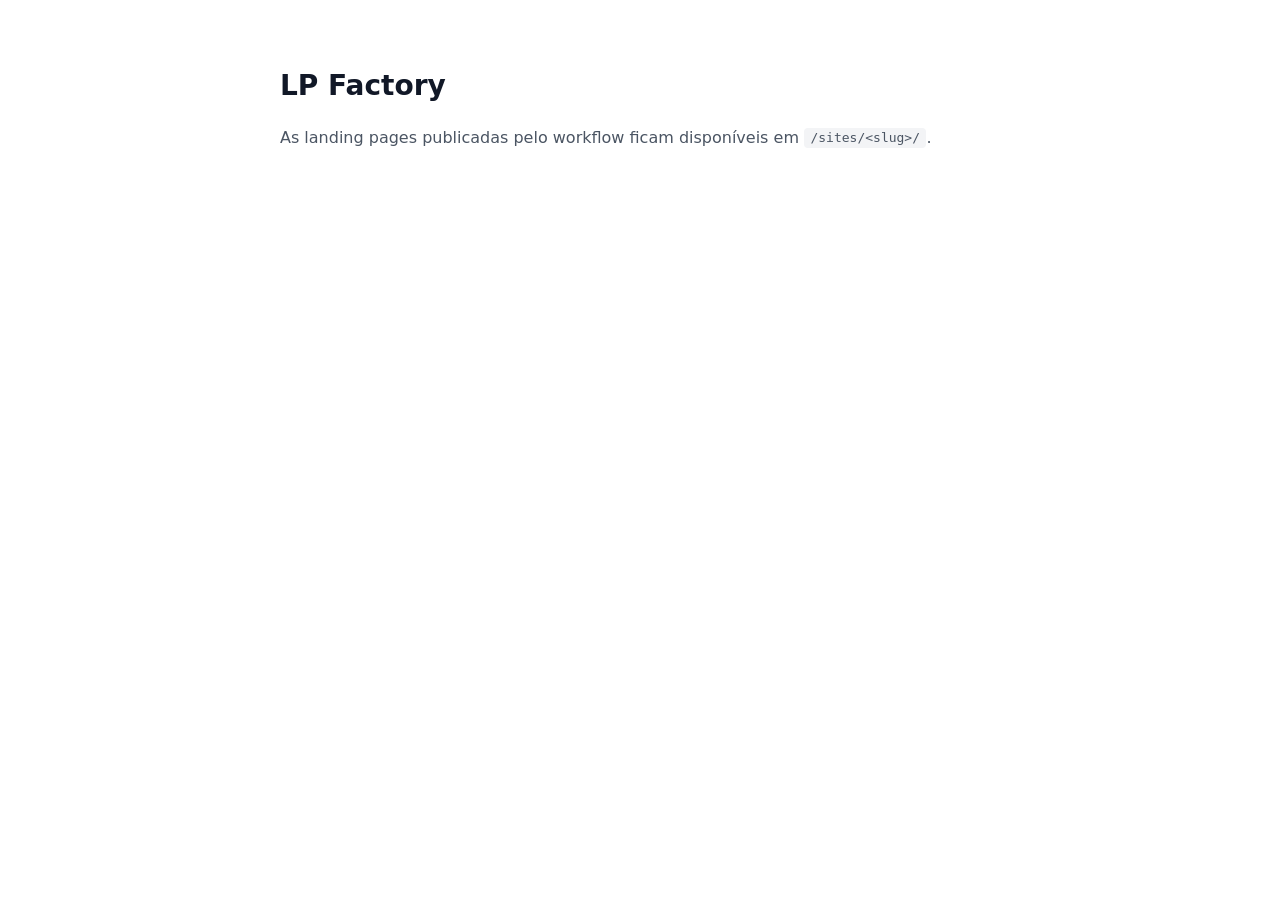
==== index.html @ aa2ac274 "Initial setup for lp-factory GitHub Pages workflow" ====
<!doctype html>
<html lang="pt-BR">
<head>
  <meta charset="utf-8" />
  <meta name="viewport" content="width=device-width, initial-scale=1" />
  <title>LP Factory — Prévias</title>
  <style>
    body { font-family: system-ui, -apple-system, sans-serif; max-width: 720px; margin: 4rem auto; padding: 0 1.5rem; color: #111827; line-height: 1.6; }
    h1 { font-size: 1.75rem; margin-bottom: 0.5rem; }
    p { color: #4b5563; }
    code { background: #f3f4f6; padding: 0.15rem 0.4rem; border-radius: 4px; }
  </style>
</head>
<body>
  <h1>LP Factory</h1>
  <p>As landing pages publicadas pelo workflow ficam disponíveis em <code>/sites/&lt;slug&gt;/</code>.</p>
</body>
</html>
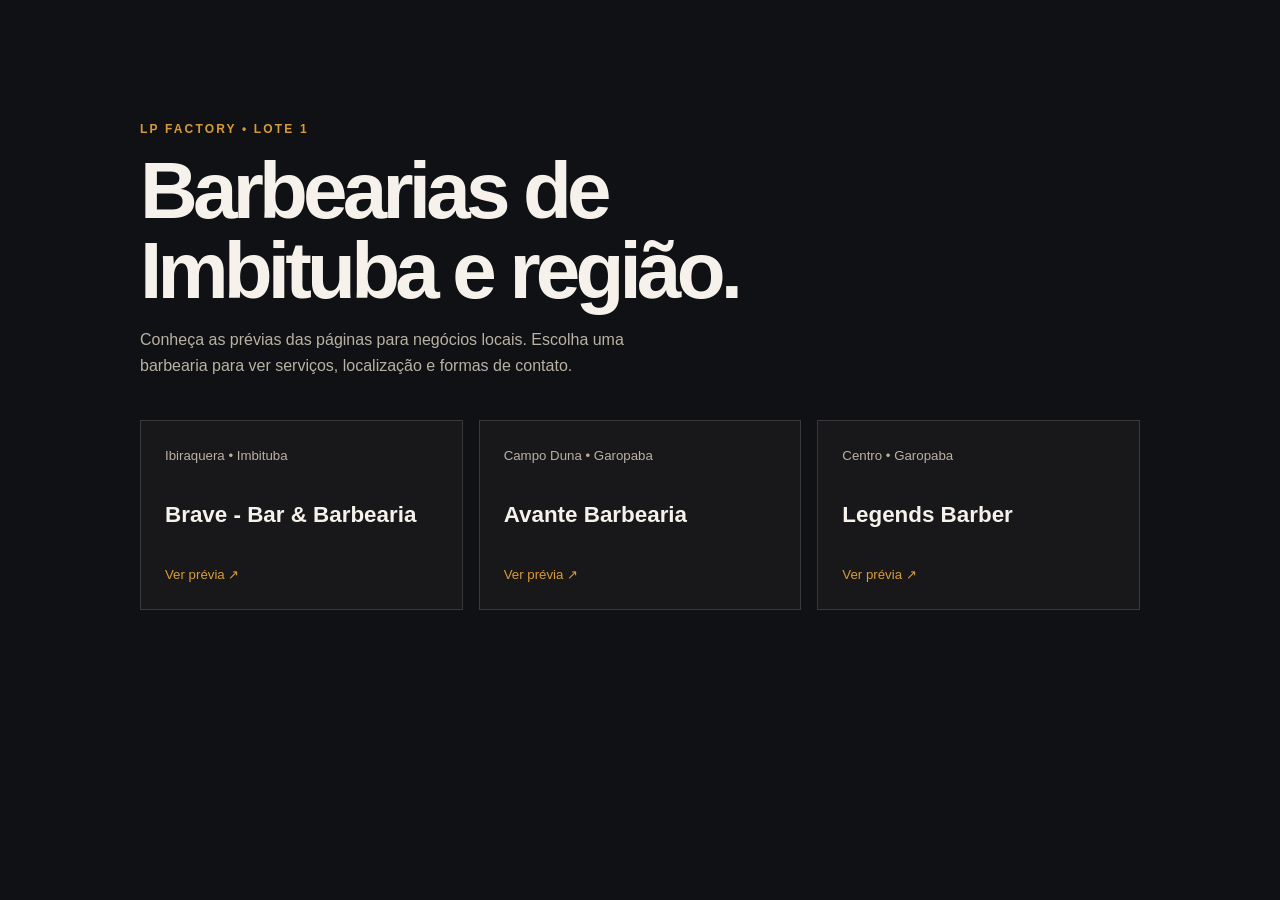
==== commit 813bb0f8: "Build and publish Imbituba area barbershop landing pages" ====
--- a/index.html
+++ b/index.html
@@ -1,18 +1,3 @@
-<!doctype html>
-<html lang="pt-BR">
-<head>
-  <meta charset="utf-8" />
-  <meta name="viewport" content="width=device-width, initial-scale=1" />
-  <title>LP Factory — Prévias</title>
-  <style>
-    body { font-family: system-ui, -apple-system, sans-serif; max-width: 720px; margin: 4rem auto; padding: 0 1.5rem; color: #111827; line-height: 1.6; }
-    h1 { font-size: 1.75rem; margin-bottom: 0.5rem; }
-    p { color: #4b5563; }
-    code { background: #f3f4f6; padding: 0.15rem 0.4rem; border-radius: 4px; }
-  </style>
-</head>
-<body>
-  <h1>LP Factory</h1>
-  <p>As landing pages publicadas pelo workflow ficam disponíveis em <code>/sites/&lt;slug&gt;/</code>.</p>
-</body>
-</html>
+﻿<!doctype html><html lang="pt-BR"><head><meta charset="utf-8"><meta name="viewport" content="width=device-width, initial-scale=1"><meta name="description" content="Prévias de barbearias de Imbituba e região."><title>Barbearias • Imbituba e região</title><style>*{box-sizing:border-box}body{margin:0;min-height:100vh;background:#101114;color:#f6f2eb;font:16px/1.6 Arial,sans-serif}main{width:min(1000px,calc(100% - 40px));margin:auto;padding:12vh 0}.eyebrow{color:#d99b38;font-size:.75rem;font-weight:800;letter-spacing:.18em;text-transform:uppercase}h1{max-width:700px;margin:.5rem 0 1rem;font-size:clamp(2.6rem,8vw,5rem);line-height:1;letter-spacing:-.06em}.intro{max-width:56ch;color:#b9b1a4}.grid{display:grid;grid-template-columns:repeat(auto-fit,minmax(min(100%,250px),1fr));gap:16px;margin-top:42px}.card{min-height:190px;display:flex;flex-direction:column;align-items:flex-start;padding:24px;border:1px solid #ffffff24;background:#ffffff08;color:inherit;text-decoration:none;transition:transform .2s,border-color .2s}.card:hover{transform:translateY(-4px);border-color:#d99b38}.card span,.card small{color:#b9b1a4;font-size:.83rem}.card strong{margin:auto 0;font-size:1.4rem}.card small{color:#d99b38}:focus-visible{outline:3px solid #d99b38;outline-offset:4px}</style></head><body><main><p class="eyebrow">LP Factory • Lote 1</p><h1>Barbearias de Imbituba e região.</h1><p class="intro">Conheça as prévias das páginas para negócios locais. Escolha uma barbearia para ver serviços, localização e formas de contato.</p><div class="grid"><a class='card' href='sites/brave-barbearia/'><span>Ibiraquera • Imbituba</span><strong>Brave - Bar & Barbearia</strong><small>Ver prévia ↗</small></a>
+<a class='card' href='sites/avante-barbearia/'><span>Campo Duna • Garopaba</span><strong>Avante Barbearia</strong><small>Ver prévia ↗</small></a>
+<a class='card' href='sites/legends-barber/'><span>Centro • Garopaba</span><strong>Legends Barber</strong><small>Ver prévia ↗</small></a></div></main></body></html>
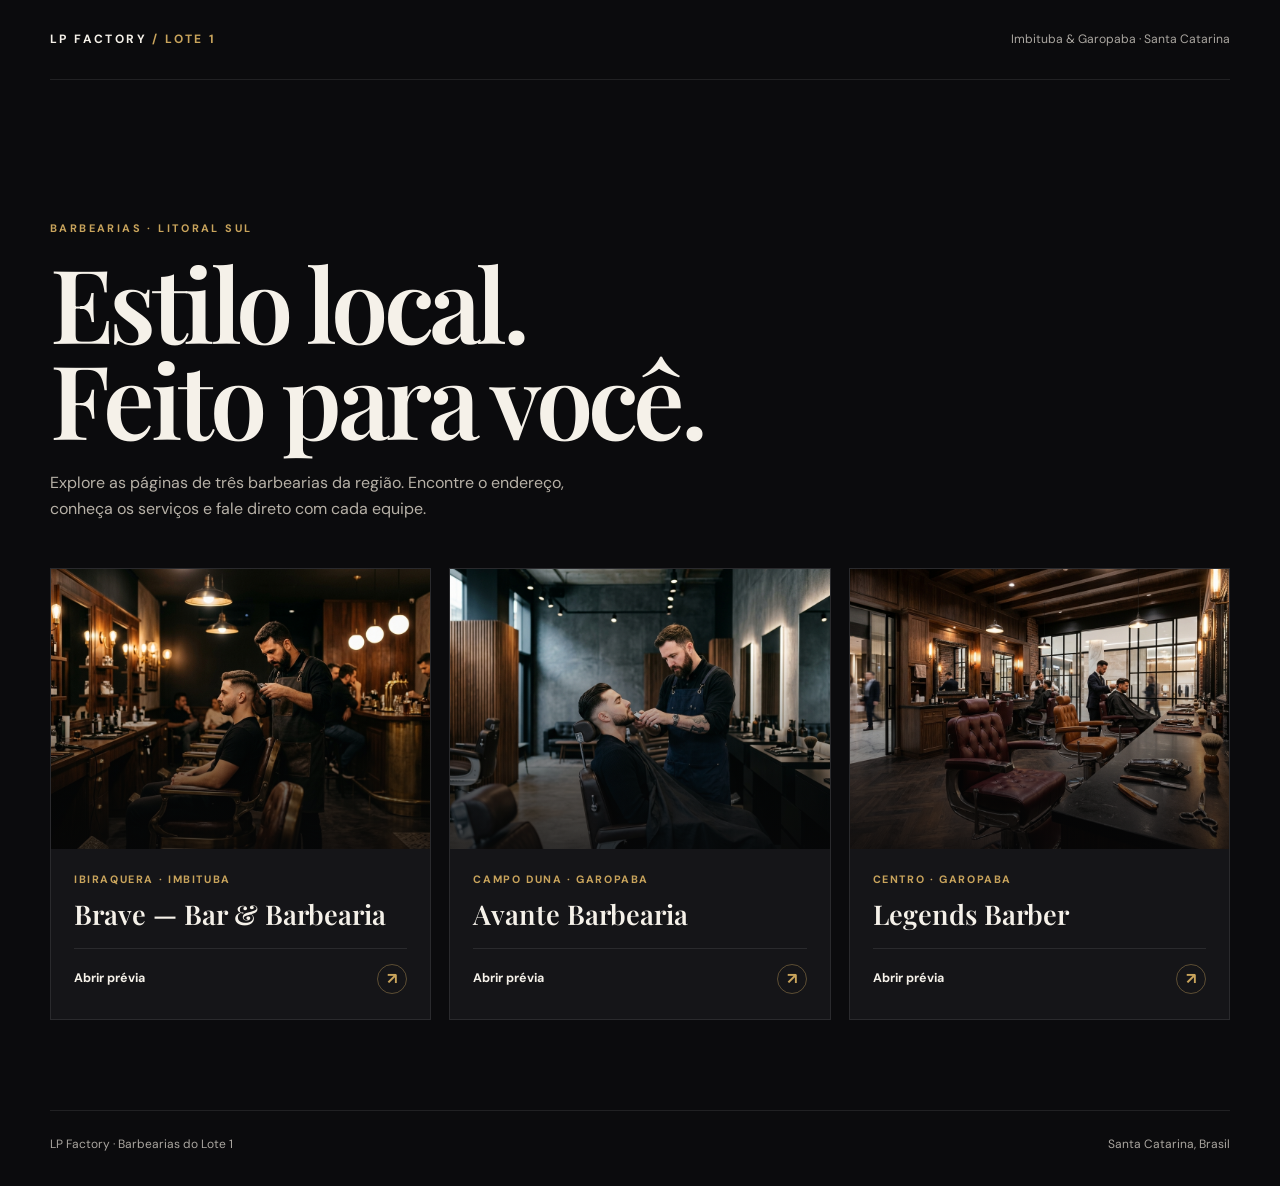
==== commit f7ac97b9: "Rebuild lot 1 barbershop landing pages" ====
--- a/index.html
+++ b/index.html
@@ -1,3 +1,3 @@
-﻿<!doctype html><html lang="pt-BR"><head><meta charset="utf-8"><meta name="viewport" content="width=device-width, initial-scale=1"><meta name="description" content="Prévias de barbearias de Imbituba e região."><title>Barbearias • Imbituba e região</title><style>*{box-sizing:border-box}body{margin:0;min-height:100vh;background:#101114;color:#f6f2eb;font:16px/1.6 Arial,sans-serif}main{width:min(1000px,calc(100% - 40px));margin:auto;padding:12vh 0}.eyebrow{color:#d99b38;font-size:.75rem;font-weight:800;letter-spacing:.18em;text-transform:uppercase}h1{max-width:700px;margin:.5rem 0 1rem;font-size:clamp(2.6rem,8vw,5rem);line-height:1;letter-spacing:-.06em}.intro{max-width:56ch;color:#b9b1a4}.grid{display:grid;grid-template-columns:repeat(auto-fit,minmax(min(100%,250px),1fr));gap:16px;margin-top:42px}.card{min-height:190px;display:flex;flex-direction:column;align-items:flex-start;padding:24px;border:1px solid #ffffff24;background:#ffffff08;color:inherit;text-decoration:none;transition:transform .2s,border-color .2s}.card:hover{transform:translateY(-4px);border-color:#d99b38}.card span,.card small{color:#b9b1a4;font-size:.83rem}.card strong{margin:auto 0;font-size:1.4rem}.card small{color:#d99b38}:focus-visible{outline:3px solid #d99b38;outline-offset:4px}</style></head><body><main><p class="eyebrow">LP Factory • Lote 1</p><h1>Barbearias de Imbituba e região.</h1><p class="intro">Conheça as prévias das páginas para negócios locais. Escolha uma barbearia para ver serviços, localização e formas de contato.</p><div class="grid"><a class='card' href='sites/brave-barbearia/'><span>Ibiraquera • Imbituba</span><strong>Brave - Bar & Barbearia</strong><small>Ver prévia ↗</small></a>
-<a class='card' href='sites/avante-barbearia/'><span>Campo Duna • Garopaba</span><strong>Avante Barbearia</strong><small>Ver prévia ↗</small></a>
-<a class='card' href='sites/legends-barber/'><span>Centro • Garopaba</span><strong>Legends Barber</strong><small>Ver prévia ↗</small></a></div></main></body></html>+<!doctype html>
+<html lang="pt-BR"><head><meta charset="utf-8"><meta name="viewport" content="width=device-width,initial-scale=1"><meta name="description" content="Uma seleção de barbearias de Imbituba e Garopaba."><meta name="theme-color" content="#0b0b0d"><title>Barbearias — Imbituba & Garopaba</title><link rel="preconnect" href="https://fonts.googleapis.com"><link rel="preconnect" href="https://fonts.gstatic.com" crossorigin><link href="https://fonts.googleapis.com/css2?family=DM+Sans:wght@400;500;600;700&family=Playfair+Display:wght@500;600;700&display=swap" rel="stylesheet"><style>*{box-sizing:border-box}html{scroll-behavior:smooth}body{margin:0;min-height:100vh;background:#0b0b0d;color:#f5f1e9;font:400 16px/1.6 "DM Sans",Arial,sans-serif}.wrap{width:min(1180px,calc(100% - 48px));margin:auto}.masthead{padding:30px 0;display:flex;justify-content:space-between;align-items:center;border-bottom:1px solid #ffffff17}.wordmark{font-size:.75rem;font-weight:700;letter-spacing:.2em}.wordmark span{color:#c9a45c}.masthead small{color:#aaa6a0;font-size:.76rem}.intro{padding:clamp(68px,11vw,140px) 0 46px}.eyebrow{color:#c9a45c;font-size:.68rem;font-weight:700;letter-spacing:.22em;text-transform:uppercase;margin:0 0 16px}.intro h1{max-width:820px;margin:0;font:600 clamp(3.2rem,8vw,7.2rem)/.94 "Playfair Display",Georgia,serif;letter-spacing:-.045em}.intro>p:last-child{max-width:560px;margin:24px 0 0;color:#b7b1a7}.grid{display:grid;grid-template-columns:repeat(3,minmax(0,1fr));gap:18px;padding-bottom:90px}.card{min-width:0;background:#151518;border:1px solid #ffffff17;transition:transform .25s,border-color .25s,box-shadow .25s}.card:hover{transform:translateY(-6px);border-color:#c9a45c99;box-shadow:0 20px 55px #0008}.thumb{height:280px;position:relative;overflow:hidden;background:#191716}.thumb:after{content:"";position:absolute;inset:0;background:linear-gradient(0deg,rgba(7,7,8,.78),transparent 70%)}.thumb img{width:100%;height:100%;display:block;object-fit:cover;transition:transform .45s}.card:hover img{transform:scale(1.04)}.card-body{padding:22px 23px 25px}.city{margin:0;color:#c9a45c;font-size:.67rem;font-weight:700;letter-spacing:.15em;text-transform:uppercase}.card h2{font:600 1.7rem/1.1 "Playfair Display",Georgia,serif;margin:12px 0 18px}.card-action{display:flex;align-items:center;justify-content:space-between;padding-top:15px;border-top:1px solid #ffffff17;font-size:.78rem;font-weight:700}.card-action span:last-child{width:30px;height:30px;border:1px solid #c9a45c66;border-radius:50%;display:grid;place-items:center;color:#c9a45c;font-size:1rem}.footer{padding:24px 0 32px;border-top:1px solid #ffffff17;color:#aaa6a0;font-size:.75rem;display:flex;justify-content:space-between}a{color:inherit;text-decoration:none}:focus-visible{outline:3px solid #d49b45;outline-offset:4px}@media(max-width:850px){.grid{grid-template-columns:repeat(2,minmax(0,1fr))}.thumb{height:240px}}@media(max-width:560px){.wrap{width:calc(100% - 32px)}.masthead small{display:none}.grid{grid-template-columns:1fr;gap:14px}.thumb{height:260px}.intro{padding-top:76px}.card h2{font-size:1.55rem}.footer{gap:14px;flex-direction:column}}</style></head>
+<body><div class="wrap"><header class="masthead"><a class="wordmark" href="./">LP FACTORY <span> / LOTE 1</span></a><small>Imbituba & Garopaba · Santa Catarina</small></header><main><section class="intro"><p class="eyebrow">Barbearias · Litoral Sul</p><h1>Estilo local.<br>Feito para você.</h1><p>Explore as páginas de três barbearias da região. Encontre o endereço, conheça os serviços e fale direto com cada equipe.</p></section><section class="grid" aria-label="Prévia das barbearias"><a class="card" href="sites/brave-barbearia/"><div class="thumb"><img src="sites/brave-barbearia/assets/hero.jpg" alt="Ambiente editorial da Brave Bar & Barbearia" loading="lazy"></div><div class="card-body"><p class="city">Ibiraquera · Imbituba</p><h2>Brave — Bar & Barbearia</h2><div class="card-action"><span>Abrir prévia</span><span aria-hidden="true">↗</span></div></div></a><a class="card" href="sites/avante-barbearia/"><div class="thumb"><img src="sites/avante-barbearia/assets/hero.jpg" alt="Ambiente da Avante Barbearia em Campo Duna" loading="lazy"></div><div class="card-body"><p class="city">Campo Duna · Garopaba</p><h2>Avante Barbearia</h2><div class="card-action"><span>Abrir prévia</span><span aria-hidden="true">↗</span></div></div></a><a class="card" href="sites/legends-barber/"><div class="thumb"><img src="sites/legends-barber/assets/hero.jpg" alt="Ambiente clássico da Legends Barber" loading="lazy"></div><div class="card-body"><p class="city">Centro · Garopaba</p><h2>Legends Barber</h2><div class="card-action"><span>Abrir prévia</span><span aria-hidden="true">↗</span></div></div></a></section></main><footer class="footer"><span>LP Factory · Barbearias do Lote 1</span><span>Santa Catarina, Brasil</span></footer></div></body></html>
